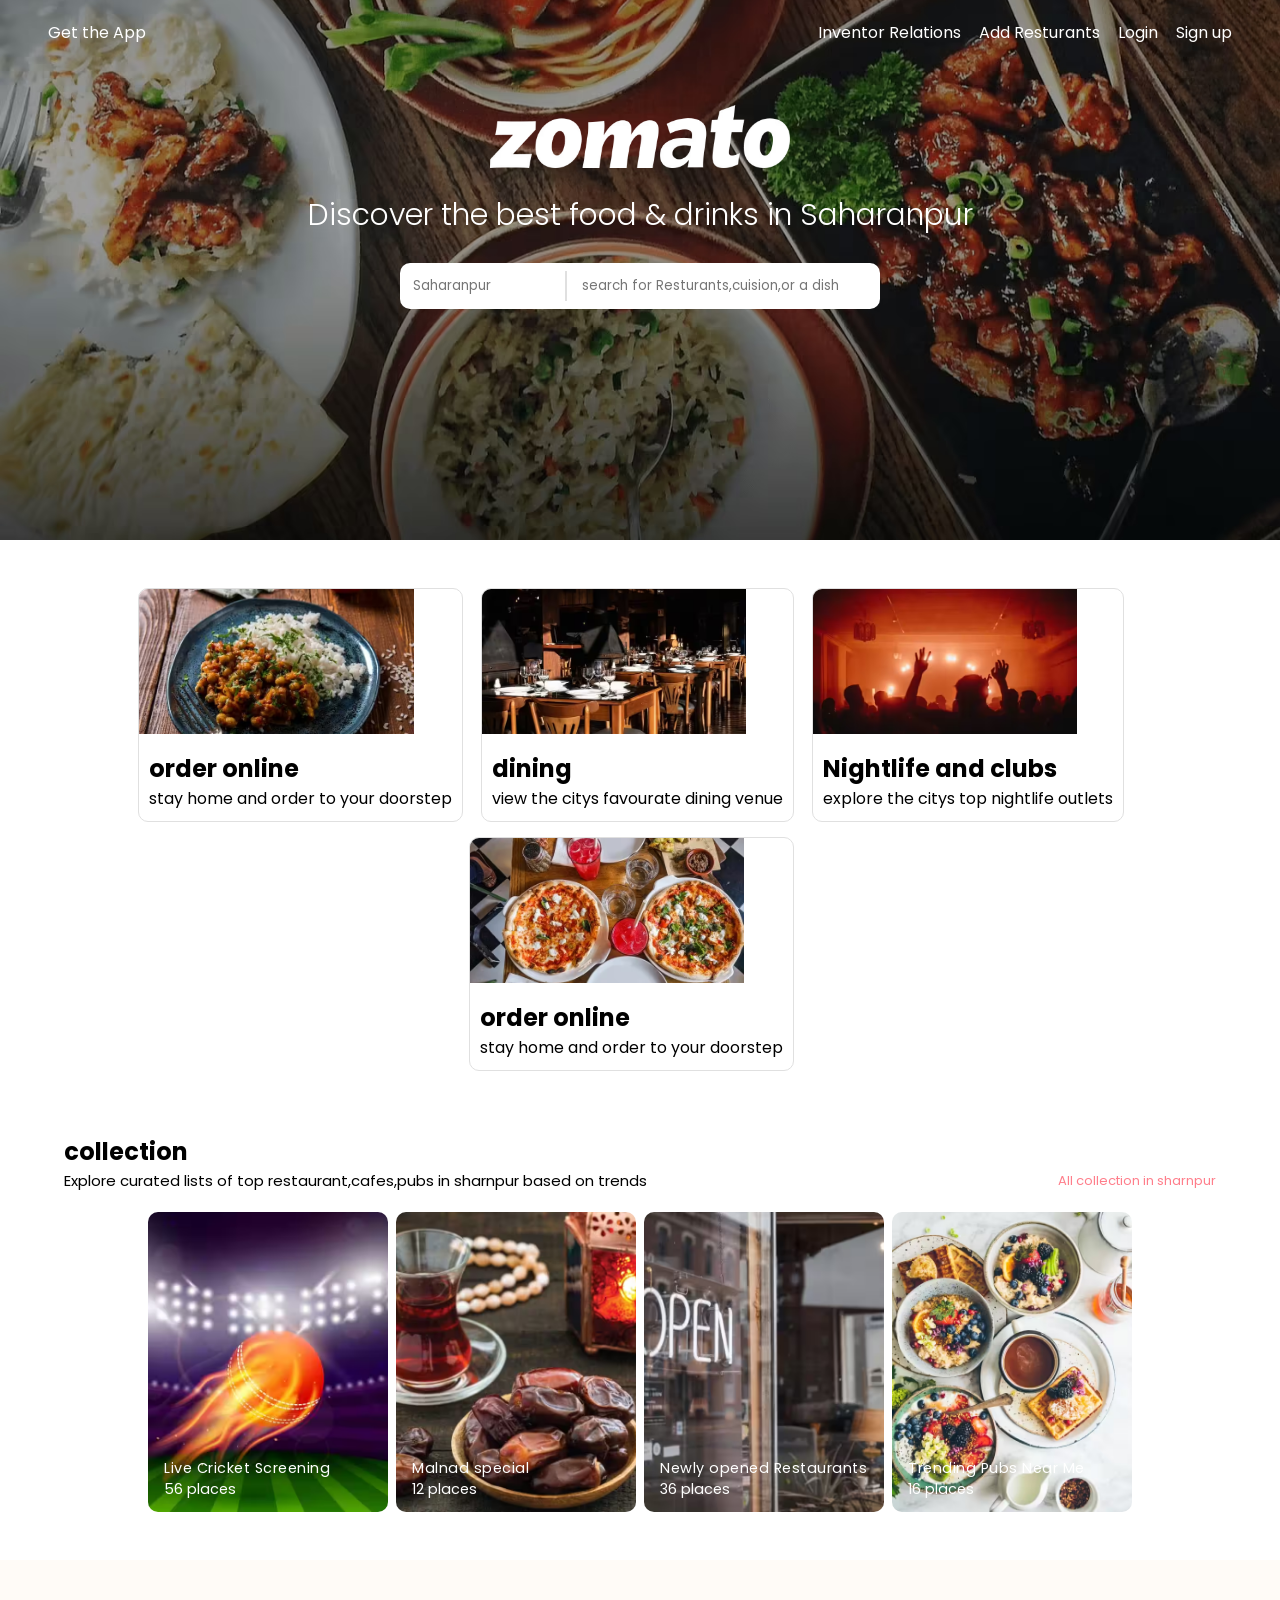
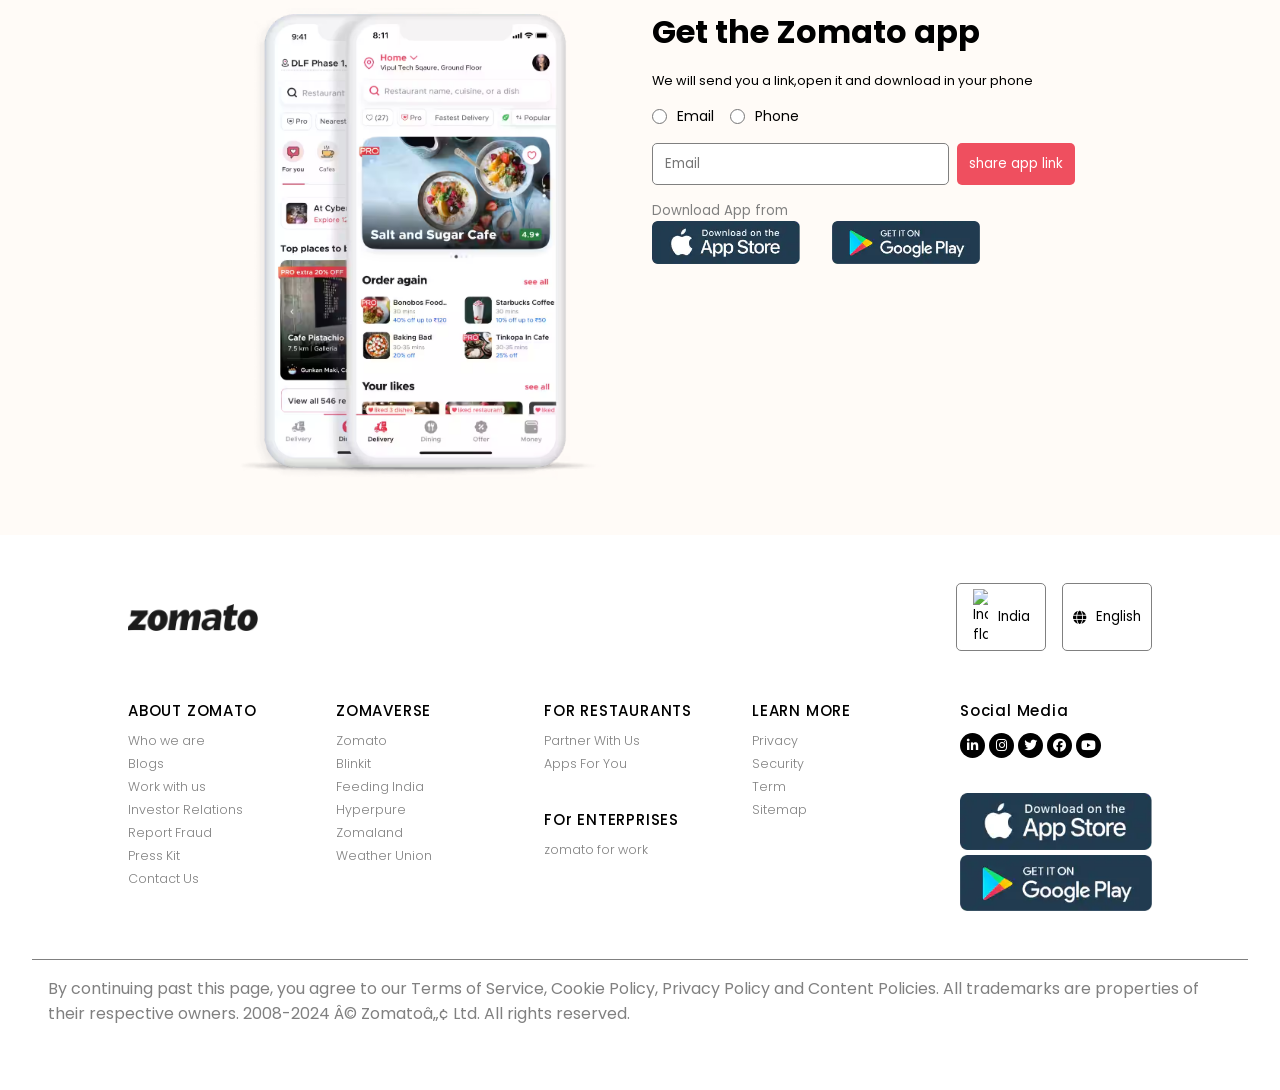
==== index.html @ 8187f8bc "Rename project3.html to index.html" ====
<!DOCTYPE html>
<html>
    <head>
        <title>zomato-landing-page</title>
        <!-- zomato logo in the tab -->
        <link
           rel="icon"
           type="image/x-icon"
           href="https://upload.wikimedia.org/wikipedia/commons/thumb/7/75/Zomato_logo.png/220px-Zomato_logo.png"
           />
        <!-- font awesome icons -->
        <link
             rel="stylesheet"
             href="https://cdnjs.cloudflare.com/ajax/libs/font-awesome/6.1.1/css/all.min.css"
             integrity="sha512-KfkfwYDsLkIlwQp6LFnl8zNdLGxu9YAA1QvwINks4PhcElQSvqcyVLLD9aMhXd13uQjoXtEKNosOWaZqXgel0g=="
             crossorigin="anonymous"
             referrerpolicy="no-referrer"
             />

        <!-- poppins fonts -->
        <link rel="preconnect" href="https://fonts.googleapis.com">
         <link rel="preconnect" href="https://fonts.gstatic.com" crossorigin>
          <link href="https://fonts.googleapis.com/css2?family=Poppins:ital,wght@0,100;0,200;0,300;0,400;0,500;0,600;0,700;0,800;0,900;1,100;1,200;1,300;1,400;1,500;1,600;1,700;1,800;1,900&display=swap" rel="stylesheet">
          <link rel="stylesheet" href="./project3.css"/>
          <meta name="viewport" content="width=device-width, initial-scale=1.0" />
    </head>
    <body>
        <!-- this is for hero_section -->
        <section class="hero__section">
            <header>
                <nav class="navbar">
                    <a href="#">Get the App</a>
                    <div class="navbar_menu_container">
                        <a href="#" class="link">Inventor Relations</a>
                        <a href="#" class="link">Add Resturants</a>
                        <a href="#" class="link">Login</a>
                        <a href="#" class="link">Sign up</a>
                        <a href="#" class="user_icon">
                            <i class="fa-solid fa-user"></i>
                        </a>
                    </div>
                </nav>

            </header>
            <div class="hero__section_container"> 
                <img class="hero__section_logo" src="./images/heroSectionLogo.png" alt="zomato logo" />
                 <h1 class="hero__section_title">Discover the best food & drinks in Saharanpur</h1>
                 <div class="hero__section_input_container">
                    <input class="input_container_location" type="text" placeholder="Saharanpur"/>
                    <input class="input_container_search" type="text" placeholder="search for Resturants,cuision,or a dish" />
                </div>
            </div>
        </section>
        <!-- thi is for cards zomato offer  -->
        <section class="container we__offer">
            <div class="we__offer_card">
                <img src="./images/item1.png" alt="card 1 img"/>
                <div class="we__offer_content">
                    <h2>order online</h2>
                    <p>stay home and order to your doorstep</p>
                </div>
            </div>
            <div class="we__offer_card">
                <img src="./images/item2.png" alt="card 2 img"/>
                <div class="we__offer_content">
                    <h2>dining </h2>
                    <p>view the citys favourate dining venue</p>
                </div>
            </div>
            <div class="we__offer_card">
                <img src="./images/item3.png" alt="card 3 img"/>
                <div class="we__offer_content">
                    <h2>Nightlife and clubs</h2>
                    <p>explore the citys top nightlife outlets</p>
                </div>
            </div>
            <div class="we__offer_card">
                <img src="./images/item4.png" alt="card 4 img"/>
                <div class="we__offer_content">
                    <h2>order online</h2>
                    <p>stay home and order to your doorstep</p>
                </div>
            </div>
        </section>
        <!-- this is for collection section -->
        <section class="container collection">
            <h1>collection</h1>
            <div class="sub__heading_container">
                <span>Explore curated lists of top restaurant,cafes,pubs in sharnpur based on trends</span>
                <span>All collection in sharnpur</span>
            </div>

                <div class="collection_card_container">
                   <div class="card card1">
                      <div class="overlay"></div>
                      <div class="content">
                        <h4>Live Cricket Screening</h4>
                        <span>56 places</span>
                      </div>
                   </div>

                   <div class="card card2">
                    <div class="overlay"></div>
                    <div class="content">
                      <h4>Malnad special</h4>
                      <span>12 places</span>
                    </div>
                 </div>

                 <div class="card card3">
                    <div class="overlay"></div>
                    <div class="content">
                      <h4>Newly opened Restaurants</h4>
                      <span>36 places</span>
                    </div>
                 </div>

                 <div class="card card4">
                    <div class="overlay"></div>
                    <div class="content">
                      <h4>Trending Pubs Near Me</h4>
                      <span>16 places</span>
                    </div>
                 </div>

                </div>
           </section>
           <!-- this is for get the app section -->
           <section class="container get__the_app">
            <div class="semiContainer">
                <div class="left">
                    <img src="./images/mobileBanner.png" alt="Mobile Banner"/>
                </div>
                <div class="right">
                    <h1>Get the Zomato app</h1>
                    <p>We will send you a link,open it and download in your phone</p>
                
                <div class="radio__button_container">
                    <div>
                    <input type="radio" id="email" name="download the app"/>
                    <label for="email" style="font-size: 14px;">Email</label>
                </div>
                <div>
                    <input type="radio" id="phone" name="download the app"/>
                    <label for="phone" style="font-size: 14px;">Phone</label>
                </div>
            </div>
            <div class="input_container">
               <input type="text" placeholder="Email"/> 
               <button>share app link</button>
            </div>
            <div class="download__app_container">
                <h5>Download App from</h5>
                <div>
            <img src="./images/appleStore.png" alt="Apple Store"/>
            <img src="./images/playStore.png" alt="Play Store"/>
            </div>
                </div>
               </div>
             </div>
           </section>
           <!-- this is for footer -->
           <footer class="container footer">
             <div class="footer_section1">
                <img src="./images/logo.png"/>
                <div class="section1_buttonContainer">
                    <button>
                     <img src="https://logowik.com/content/uploads/images/flag-india4271.logowik.com.webp" alt="India flag" style="width: 15px;"/>
                     India
                    </button>
                    <button><i class="fa fa-globe"></i>English</button>
                </div>
             </div>
             <div class="navigation_container">
                <div class="link__container">
                    <h5>ABOUT ZOMATO</h5>
                    <a class="footer__link" href="#">Who we are</a>
                    <a class="footer__link" href="#">Blogs</a>
                    <a class="footer__link" href="#">Work with us</a>
                    <a class="footer__link" href="#">Investor Relations</a>
                    <a class="footer__link" href="#">Report Fraud</a>
                    <a class="footer__link" href="#">Press Kit</a>
                    <a class="footer__link" href="#">Contact Us</a>
                </div>
                <div class="link__container">
                    <h5>ZOMAVERSE</h5>
                    <a class="footer__link" href="#">Zomato</a>
                    <a class="footer__link" href="#">Blinkit</a>
                    <a class="footer__link" href="#">Feeding India</a>
                    <a class="footer__link" href="#">Hyperpure</a>
                    <a class="footer__link" href="#">Zomaland</a>
                    <a class="footer__link" href="#">Weather Union</a>
                </div>
                <div class="link__container">
                    <h5>FOR RESTAURANTS</h5>
                    <a class="footer__link" href="#">Partner With Us</a>
                    <a class="footer__link" href="#">Apps For You</a>
                    <br/>
                      <h5>FOr ENTERPRISES</h5>
                    <a class="footer__link" href="#">zomato for work</a>
                </div>
                <div class="link__container">
                    <h5>LEARN MORE</h5>
                    <a class="footer__link" href="#">Privacy</a>
                    <a class="footer__link" href="#">Security</a>
                    <a class="footer__link" href="#">Term</a>
                    <a class="footer__link" href="#">Sitemap</a>
                </div>
                <div class="link__container">
                    <h5>Social Media</h5>
                    <div class="section__links_container">
                        <button><i class="fa-brands fa-linkedin-in"></i></button>
                        <button><i class="fa-brands fa-instagram"></i></button>
                        <button><i class="fa-brands fa-twitter"></i></button>
                        <button><i class="fa-brands fa-facebook"></i></button>
                        <button><i class="fa-brands fa-youtube"></i></button>
                    </div> 
                    <br/>
                    <img src="./images/appleStore.png" alt="apple store" class="footer__section_logos"/>
                    <img src="./images/playStore.png" alt="play store" class="footer__section_logos"/>
                   </div>
         </div>
         <div class="disclamer">
            By continuing past this page, you agree to our Terms of Service, Cookie Policy, Privacy Policy and Content Policies. 
            All trademarks are properties of their respective owners. 2008-2024 © Zomato™ Ltd. All rights reserved.
         </div>
           </footer>
     </body>
</html>
---- project3.css ----
*{
    margin:0;
    padding:0;
    box-sizing: border-box;
    font-family: 'poppins',sans-serif;
}
.hero__section{
    background-image: url(./images/heroSectionBackground.png);
    background-size: cover;
    background-position: center;
    color: white;
    min-height: 60vh;
}
.navbar{
    display: flex;
    align-items: center;
    justify-content: space-between;
    height: 65px;
    padding:16px 48px;
}
.navbar a{
    color: white;
    text-decoration: none;
}
.navbar_menu_container{
    display: flex;
    gap: 18px;
}
.navbar_menu_container .user_icon{
    height:25px ;
    width:25px ;
    display: flex;
    align-items: center;
    justify-content: center;
    border-radius: 100%;
    border: solid 1px white;
    display:none;
}

.hero__section_container{
    display: flex;
    flex-direction: column;
    align-items: center;
    justify-content: center;
    gap:25px;
    height: calc(60vh- 65px);
    margin: 40px;
}
 .hero__section_logo{
    height: auto;
    width: 300px;
 }
 .hero__section_title{
    text-align: center;
    font-size: 30px;
    font-weight: 345;
 }
 .hero__section_input_container{
    background-color: white;
    padding:8px;
    display: flex;
    align-items: center;
    justify-content: center;
    gap:10px;
    width:40%;
    border-radius: 10px;
 }
.input_container_search,
.input_container_location{
    padding:5px;
    border: none;
    outline: none;

}
.input_container_location{
    width:35%;
    border-right:2px solid #e0e0e0;
}
.input_container_search{
    width:65%;

}
@media only screen and (max-width:600px) { 
    .navbar_menu_container .user_icon{
        display: flex;
    } 
    .link{
        display: none;
    }
.hero__section{
    min-height: 80vh;
    }
.hero__section_container{
    flex-direction: column;
    background-color: transparent;
    width: 100%;
}
.input_container_search,
.input_container_location{
    padding: 15px;
    border-radius: 10px;
    width: 95%;
}
.hero__section_container{
height: calc(80vh- 40px);
}

.hero__section_title{
    font-size: 10px;
    width: 98%;
}
}


.container{
    margin: 3rem auto;
    width:90%;
}
.we__offer{
    display: flex;
    flex-wrap: wrap;
    gap: 0Srem;
    align-items: center;
    justify-content: center;
}
.we__offer_card{
    border-radius: 10px;
    overflow: hidden;
    border: 1px solid #e0e0e0;
    transition: all 1s ease;
    margin-right: 18px;
    margin-bottom: 15px;
}
.we__offer_card:hover{
    transform: scale(1.1);
}

.we__offer_card img{
   width:85%;
   height: 145px; 
   object-fit: cover;
   object-position: center;
}
.we__offer_content{
    padding:10px;
}
.we__offer_content .h2{
    font-size: 20px;
    font-weight: 400;
}
.we__offer_content .p{
    font-size: 12.5px;
}

.collection .h1{
    font-weight: 600;
}
.collection .sub__heading_container{
    font-size: 15px;
    display: flex;
    align-items: center;
    justify-content: space-between;
    flex-wrap: wrap;
    gap: 1rem;
}
.sub__heading_container span:nth-child(2){
    color:#ff7e8b;
    font-size: 13px;
    cursor: pointer;
}

.collection_card_container{
    display: flex;
    align-items: center;
    justify-content: center;
    flex-wrap: wrap;
    gap:0.5rem;
    margin-top: 1.25rem;
}
.collection_card_container .card{
    height:300px;
    min-width: 240px;
    background-size: cover;
    background-position: center;
    border-radius: 10px;
    position: relative;
}
.card1{
    background-image: url('./images/collection1.jpg');
}
.card2{
    background-image: url('./images/collection2.jpg');
}
.card3{
    background-image: url('./images/collection3.jpg');
}
.card4{
    background-image: url('./images/collection4.jpg');
}
/* gradient -rgba-red,green,blue,a */
.overlay{
    width:100%;
    height: 100%;
    position: absolute;
    top: 0;
    left: 0;
    border-radius: 10px;
    background: linear-gradient(
        0deg,
        rgba(0,0,0,0.9) 0%,
        rgba(0,0,0,0.05) 50%,
        rgba(0,0,0,0.05) 85%,

    );
    z-index: 1;

}
.collection_card_container .card .content{
    position: absolute;
    bottom: 0;
    left:0;
    color: white;
    padding:12px 16px;
    font-size: 0.9rem;
    z-index: 6;
}
.content h4{
    font-weight: 400;
    letter-spacing: 0.5px;
}

.get__the_app{
    display:flex;
    align-items: center;
    justify-content: center;
    background-color: rgb(255,251,247);
    width: 100%;
    padding: 3rem 6rem;
}
.get__the_app .semiContainer{
    width:60%;
    display: flex;
    justify-content: center;
    flex-wrap: wrap;
    gap:1.5rem;
}
.get__the_app .semiContainer .left{
    flex:2;
}
.get__the_app .semiContainer .left img{
    width:100%;
    object-fit: cover;
    object-position: center;
}
.get__the_app .semiContainer .right{
    flex:3;
    height: 100%;
    display: flex;
    flex-direction: column;
    gap:1rem;

}
.right h1{
    font-size: 400;
    font-size: 2rem;
}
.right p{
    font-size: 0.8rem;
}
.right .radio__button_container{
    display: flex;
    align-items: center;
    gap:1rem;
}
.right .radio__button_container div{
    display: flex;
    align-items: center;
    justify-content: center;
    gap:10px;
}
.right .radio__button_container div input{
    height: 15px;
    width: 15px;
    accent-color: rgb(239,79,95);
}
.right .input_container{
    display: flex;
    gap: 0.5rem;
}
.input_container button,
.input_container input{
    padding:10px 12px;
}
.input_container input{
    flex:auto;
    border: 1.5px solid gray;
    outline: none;
    border-radius: 5px;
}
.input_container button{
    border:none;
    background-color: rgb(239,79,95);
    color:white;
    border-radius: 5px;
    cursor: pointer;
}
.right .download__app_container{
    display: flex;
    flex-direction: column;
    gap:0.7;
}
.right .download__app_container h5{
    font-weight: 400;
    color: gray;
}
.right .download__app_container div{
    display: flex;
    gap:2rem;
}
.right .download__app_container div img{
    width:35%;
}
@media only screen and (max-width:1300px){
    .get__the_app .semiContainer .left,
    .get__the_app .semiContainer .right{
        flex: 1;
    }
    .get__the_app .semiContainer{
        width:80%;
    }
}
@media only screen and (max-width:900px){
    .get__the_app{
        padding:2rem 0;
    }
    .get__the_app .semiContainer{
        width:95%;
        flex-direction: column;
    }
}

.footer{
    width:100%;
}
.footer_section1{
    width:80%;
    display: flex;
    align-items: center;
    justify-content: space-between;
    margin: auto;
}
.footer_section1 img{
    width:130px;
}
.section1_buttonContainer{
    display:flex;
    gap:1rem;
}
.section1_buttonContainer button{
    padding:5px;
    width:90px;
    border:1px solid gray;
    border-radius: 5px;
    background-color: transparent;
    display:flex;
    align-items: center;
    justify-content: center;
    gap:10px;
    cursor: pointer;
}
.navigation_container{
    display:grid;
    grid-template-columns: repeat(5,1fr);
    width:80%;
    padding:3rem 0;
    margin:auto;
    gap:1rem;
}
.link__container{
    display:flex;
    flex-direction: column;
    gap:5px;
}
.link__container h5{
       font-weight: 500;
       font-size: 15px;
       margin-bottom: 5px;
       letter-spacing: 0.8px;
}
.footer__link{
    text-decoration: none;
    font-size: 12.6px;
    font-weight: 300;
    color: gray;
}
.footer__link:hover{
    color: black;
}
.section__links_container button{
    background-color: black;
    height: 25px;
    width: 25px;
    border-radius: 30px;
    border: none;
    color: white;
    cursor: pointer;
}
.section__links_container button i{
    display: flex;
    align-items: center;
    justify-content: center;
    font-size: 13px;
}
.footer__section_logos{
    width: 100%;
}
.disclamer{
    width:95%;
    color: gray;
    border-top: 1px solid gray;
    margin:auto;
    padding:1rem;
}
@media only screen and (max-width: 900px){
.navigation_container{
    grid-template-columns: repeat(3,1fr);
}
     }
     @media only screen and (max-width: 500px){
        .navigation_container{
            grid-template-columns: repeat(2,1fr);
        }
             }    
             @media only screen and (max-width: 320px){
                .navigation_container{
                    grid-template-columns: repeat(1,1fr);
                }
                     }
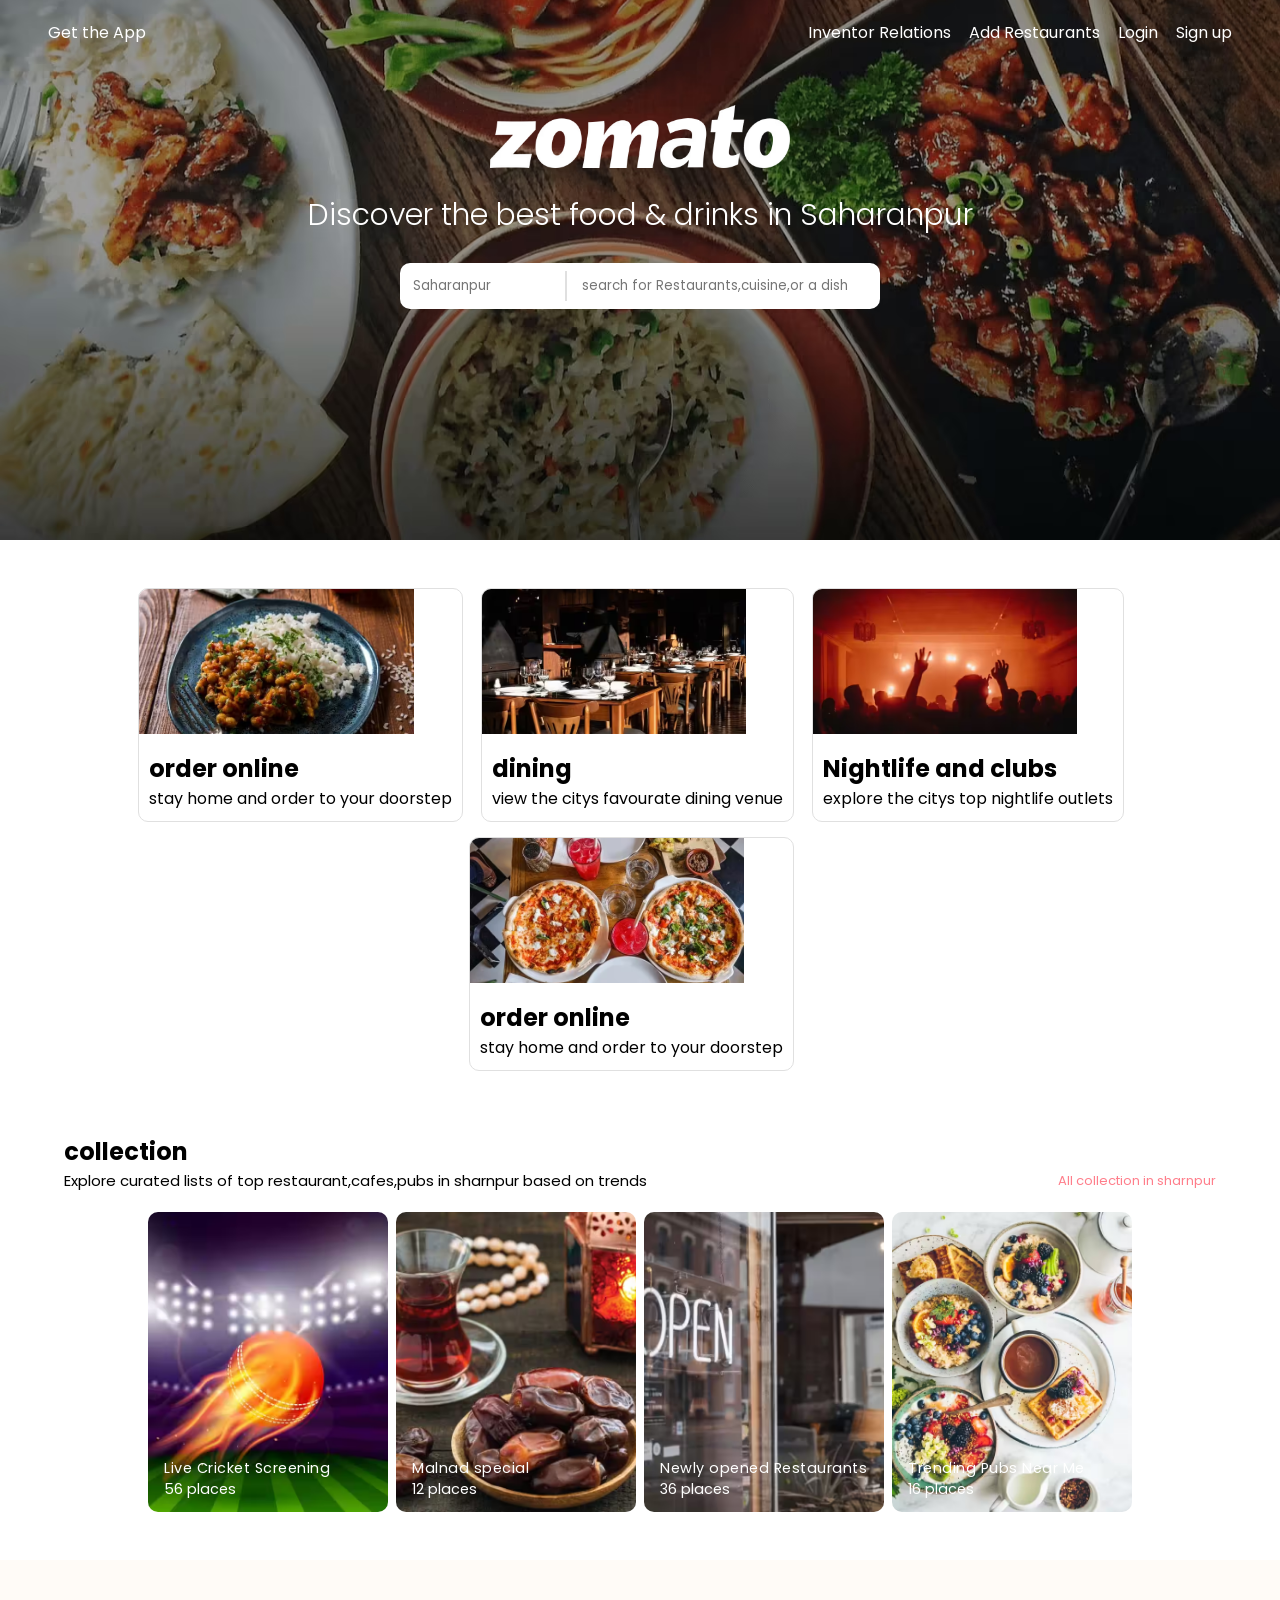
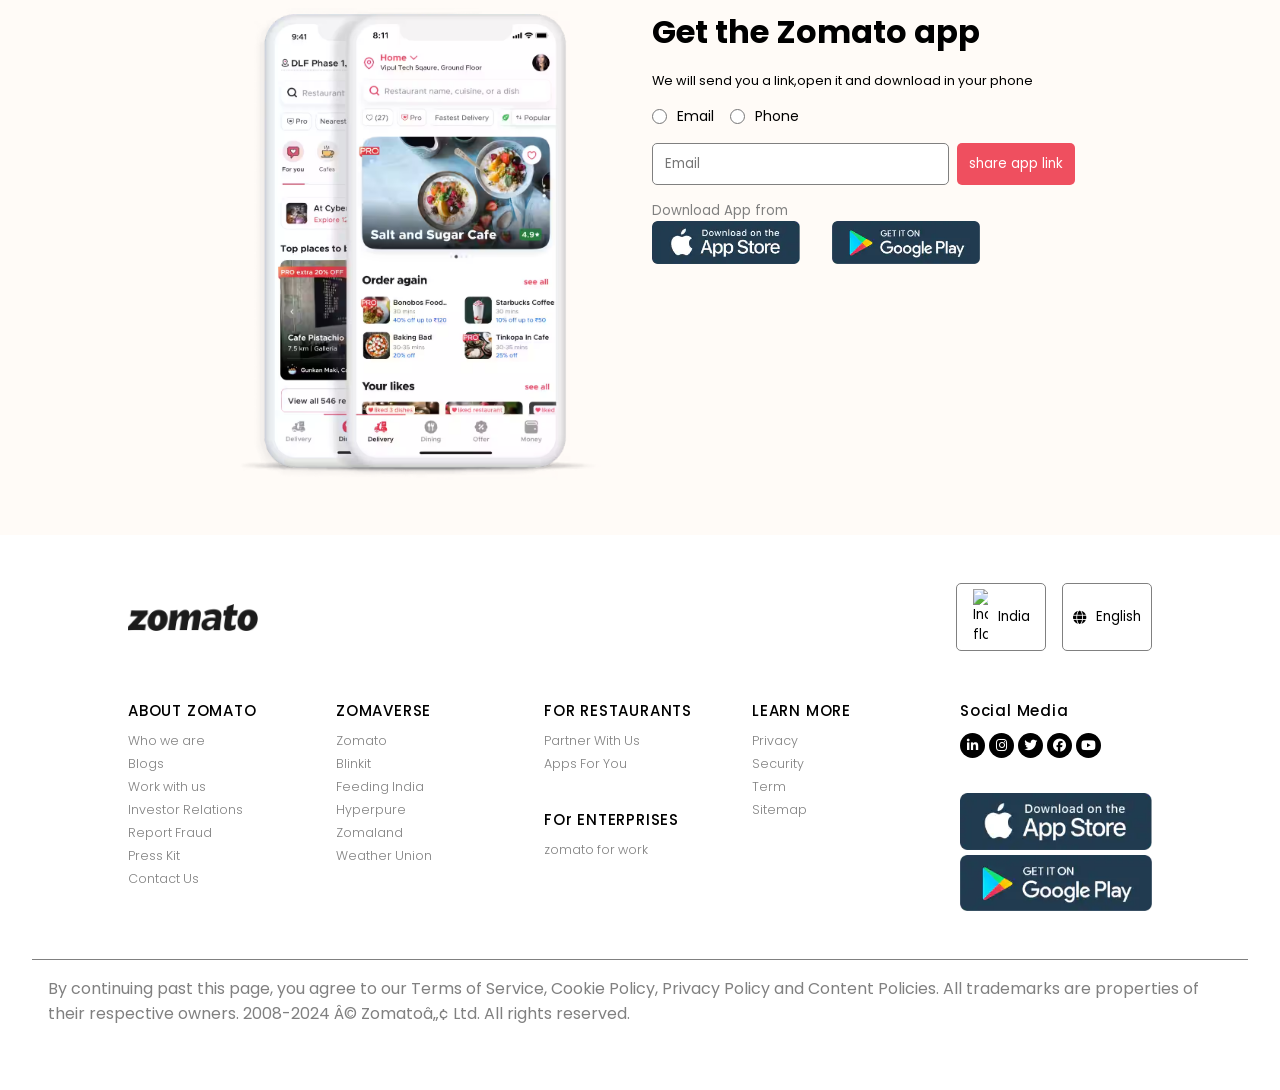
==== commit cc103d45: "file updated" ====
--- a/index.html
+++ b/index.html
@@ -32,9 +32,9 @@
                     <a href="#">Get the App</a>
                     <div class="navbar_menu_container">
                         <a href="#" class="link">Inventor Relations</a>
-                        <a href="#" class="link">Add Resturants</a>
-                        <a href="#" class="link">Login</a>
-                        <a href="#" class="link">Sign up</a>
+                        <a href="#" class="link">Add Restaurants</a>
+                        <a href="#" class="link" id="loginBtn">Login</a>
+                        <a href="#" class="link" id="signupBtn">Sign up</a>
                         <a href="#" class="user_icon">
                             <i class="fa-solid fa-user"></i>
                         </a>
@@ -47,7 +47,7 @@
                  <h1 class="hero__section_title">Discover the best food & drinks in Saharanpur</h1>
                  <div class="hero__section_input_container">
                     <input class="input_container_location" type="text" placeholder="Saharanpur"/>
-                    <input class="input_container_search" type="text" placeholder="search for Resturants,cuision,or a dish" />
+                    <input class="input_container_search" type="text" placeholder="search for Restaurants,cuisine,or a dish" />
                 </div>
             </div>
         </section>
@@ -225,5 +225,22 @@
             All trademarks are properties of their respective owners. 2008-2024 © Zomato™ Ltd. All rights reserved.
          </div>
            </footer>
+<!-- Modal for Login and Signup -->
+<div id="modal" class="modal">
+    <div class="modal-content">
+        <span id="closeBtn" class="close">&times;</span>
+        <h2 id="modalTitle">Login</h2>
+        <form id="loginForm">
+            <label for="phonenbr">Phone number:</label>
+            <input type="number" id="phonenbr" name="phonenbr" required />
+            <label for="Email">Email:</label>
+            <input type="email" id="email" name="email" required />
+            <label for="name">Name:</label>
+            <input type="text" id="name" name="name" required />
+            <button type="submit" class="btn">submit</button>
+        </form>
+    </div>
+</div>
+<script src="js.js"></script>
      </body>
 </html>
--- a/project3.css
+++ b/project3.css
@@ -79,6 +79,10 @@
 .input_container_search{
     width:65%;
 
+}
+.link:hover{
+cursor: pointer;
+color:blanchedalmond;
 }
 @media only screen and (max-width:600px) { 
     .navbar_menu_container .user_icon{
@@ -421,6 +425,82 @@
     margin:auto;
     padding:1rem;
 }
+
+
+ /* Modal Styling */
+.modal {
+    display: none; /* Hidden by default */
+    position: fixed;
+    z-index: 1; /* Sit on top */
+    /* left: 0; */
+    right: 0;
+    bottom: 0;
+    top: 0;
+    width: 100%;
+    height: 100%;
+    background-color: rgba(0, 0, 0, 0.4); /* Black with opacity */
+    padding-top: 60px;
+}
+
+.modal-content {
+    background-color: white;
+    margin: 5% auto;
+    padding: 20px;
+    border: 1px solid #888;
+    width: 80%;
+    max-width: 500px;
+}
+
+.close {
+    color: #aaa;
+    float: right;
+    font-size: 28px;
+    font-weight: bold;
+}
+
+.close:hover,
+.close:focus {
+    color: black;
+    text-decoration: none;
+    cursor: pointer;
+}
+
+.modal h2 {
+    text-align: center;
+}
+
+.modal form {
+    display: flex;
+    flex-direction: column;
+    gap: 15px;
+}
+
+.modal form input {
+    padding: 10px;
+    font-size: 16px;
+    border: 1px solid #ccc;
+    width: 100%;
+}
+
+.modal form button {
+    padding: 10px;
+    font-size: 16px;
+    background-color: #ff5722;
+    color: white;
+    border: none;
+    cursor: pointer;
+}
+
+.modal form button:hover {
+    background-color: #e64a19;
+}
+
+@media screen and (max-width: 600px) {
+    .modal-content {
+        width: 90%;
+    }
+}
+
 @media only screen and (max-width: 900px){
 .navigation_container{
     grid-template-columns: repeat(3,1fr);
